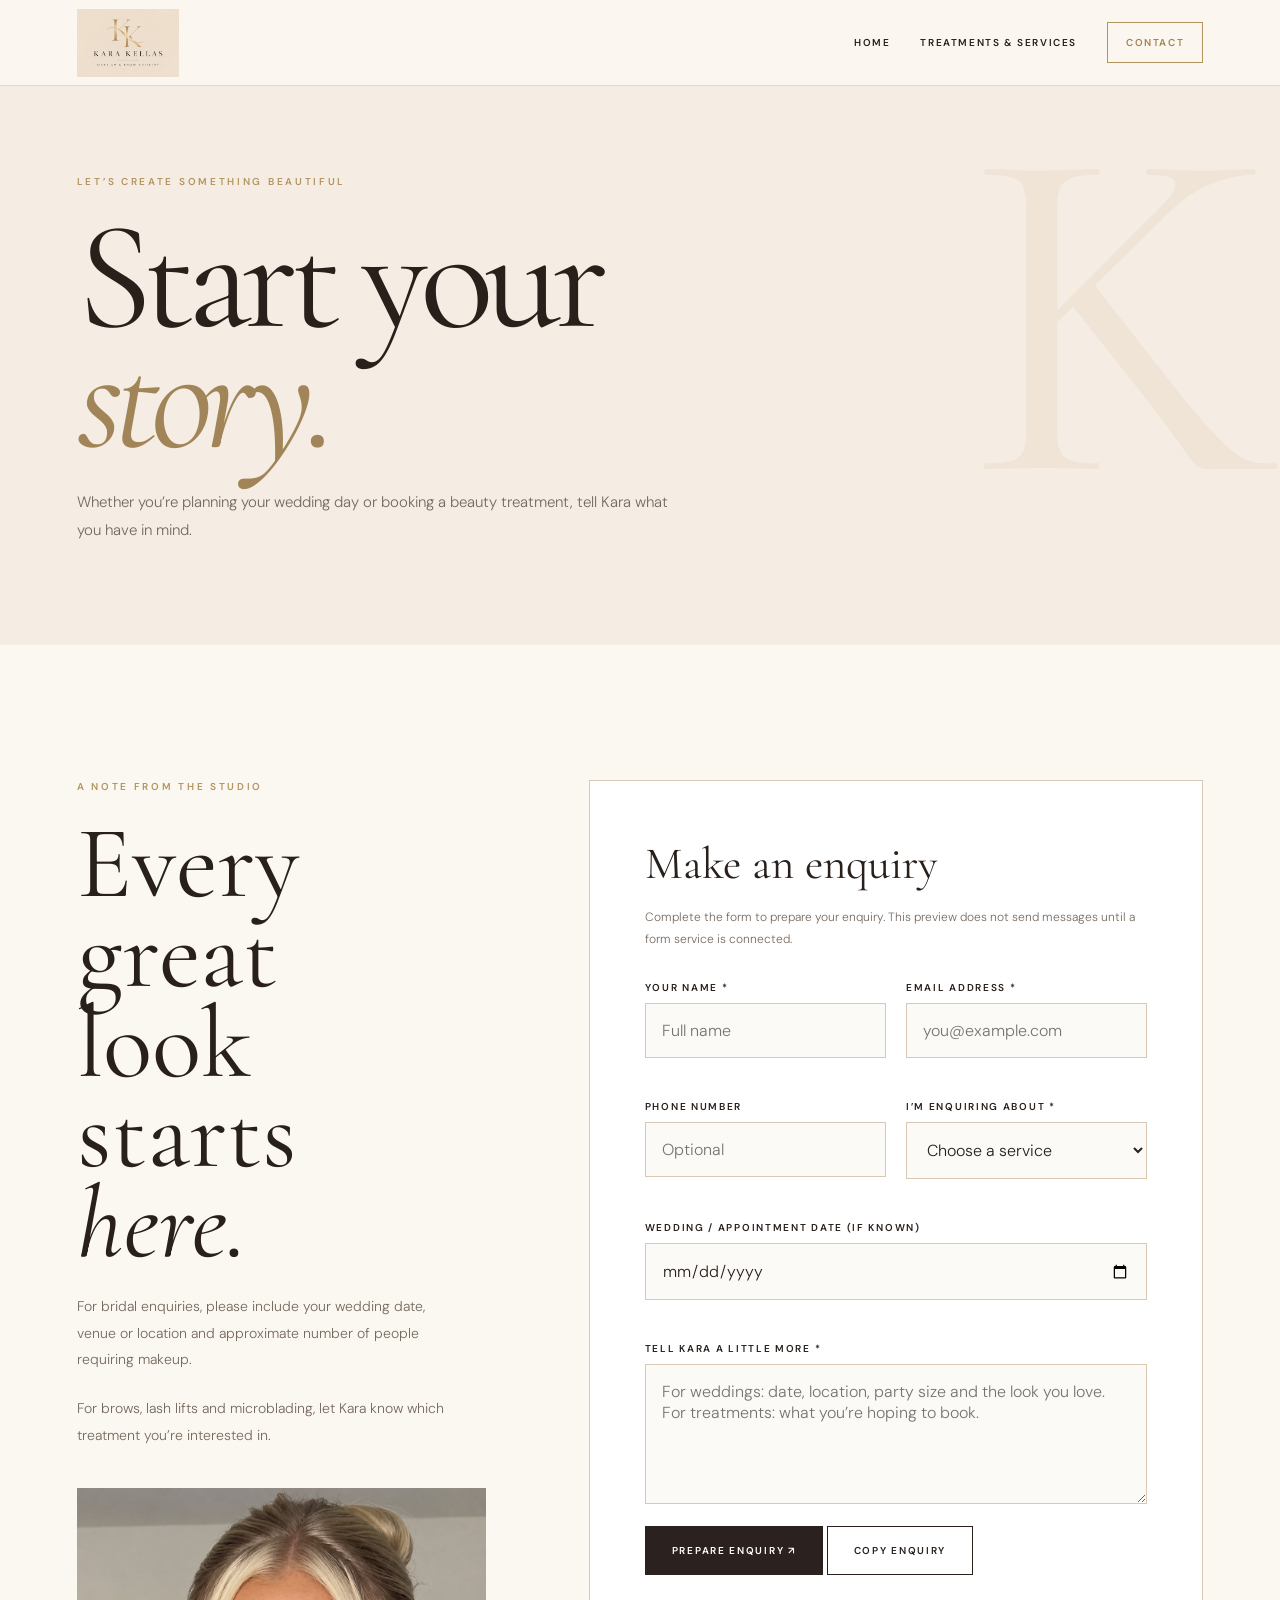
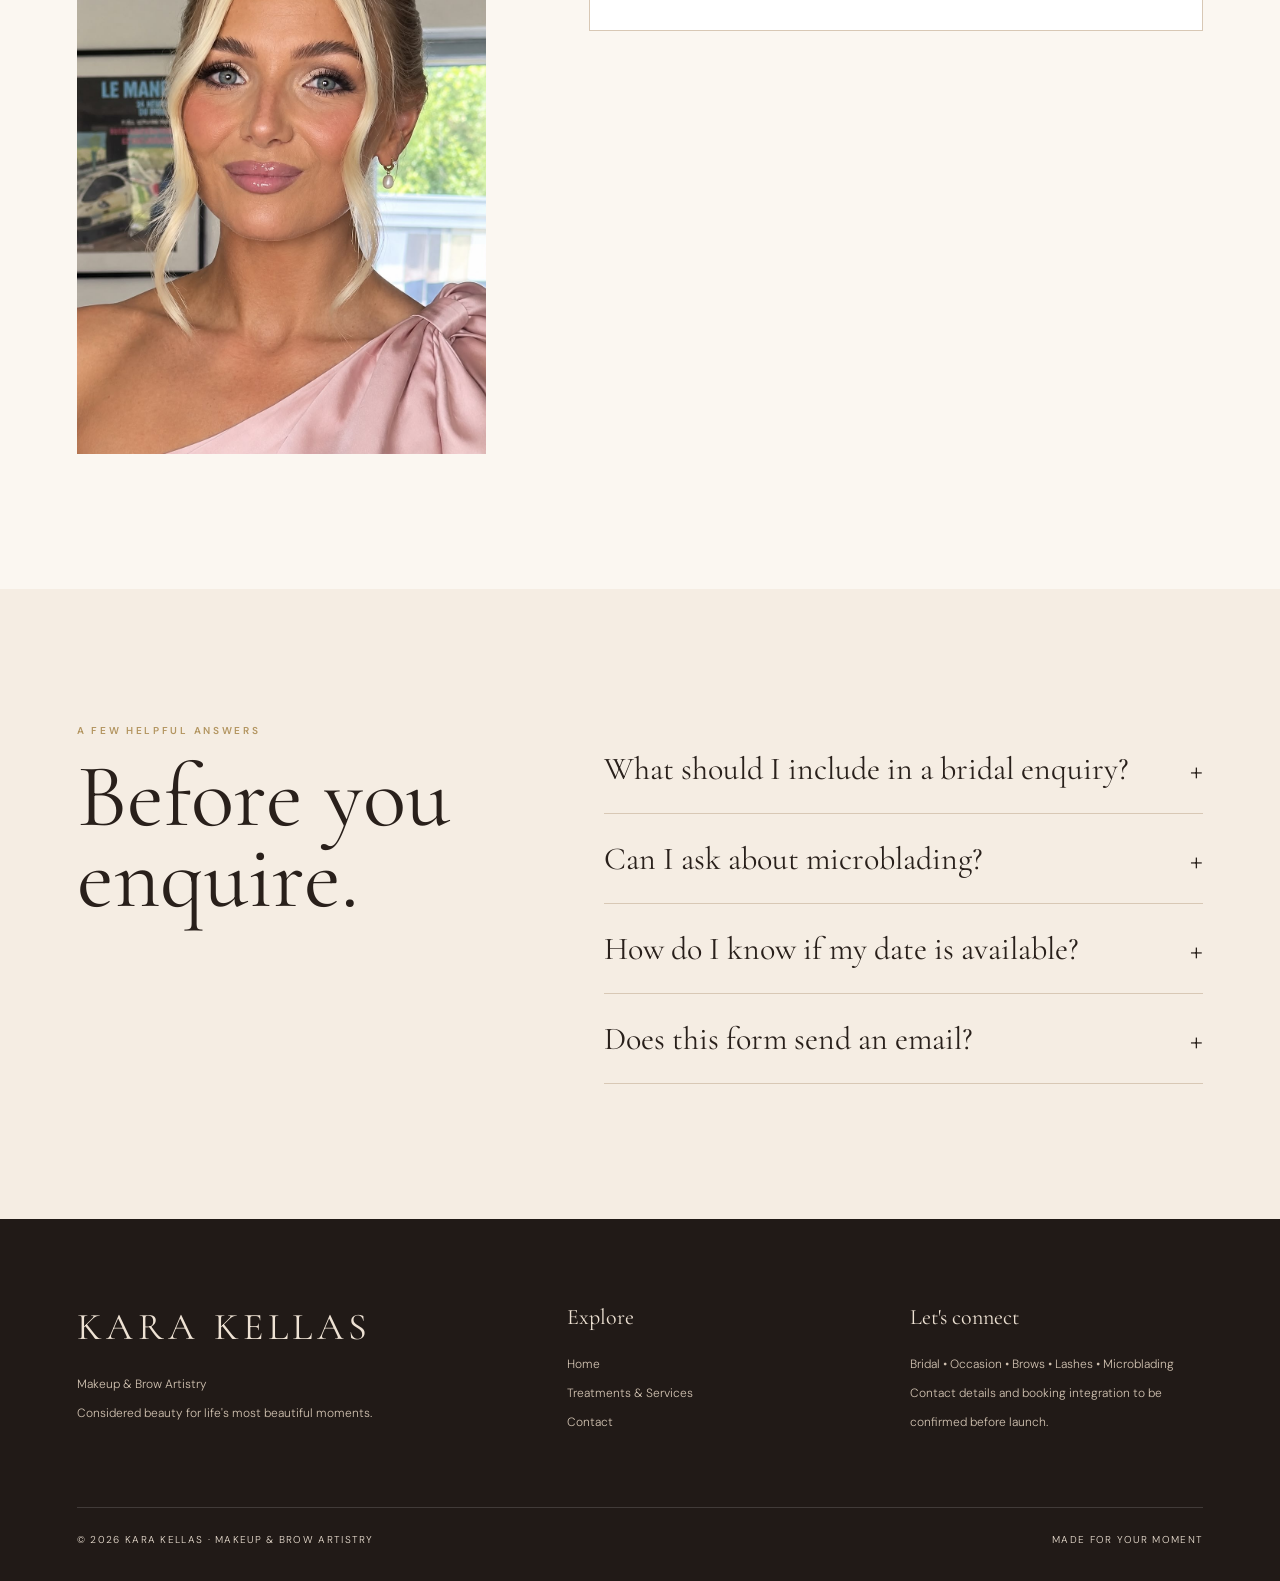
==== contact.html @ be5a33a1 "Add files via upload" ====
<!DOCTYPE html>

<html lang="en-GB"><head><meta charset="utf-8"/><meta content="width=device-width,initial-scale=1" name="viewport"/><meta content="#f5ede3" name="theme-color"/><meta content="Kara Kellas — bridal makeup, occasion makeup, microblading, brows and lash lifts." name="description"/><title>Contact &amp; Enquiries | Kara Kellas</title><link href="styles.css" rel="stylesheet"/></head><body><header class="nav"><a aria-label="Kara Kellas home" class="brand" href="index.html"><img alt="Kara Kellas — Makeup &amp; Brow Artistry" class="header-logo" src="assets/kara-header-logo.jpg"/></a><button aria-controls="nav-links" aria-expanded="false" class="mobile-toggle">MENU ☰</button><nav aria-label="Main navigation" class="nav-links" id="nav-links"><a href="index.html">Home</a><a href="services.html">Treatments &amp; Services</a><a class="nav-button active" href="contact.html">Contact</a></nav></header><main><section class="page-hero"><div class="container"><div class="eyebrow gold">Let’s create something beautiful</div><h1>Start your<br/><em>story.</em></h1><p>Whether you’re planning your wedding day or booking a beauty treatment, tell Kara what you have in mind.</p></div></section><section class="section"><div class="container contact-layout"><div class="contact-intro reveal"><div class="eyebrow gold">A note from the studio</div><h2>Every great<br/>look starts<br/><em>here.</em></h2><p>For bridal enquiries, please include your wedding date, venue or location and approximate number of people requiring makeup.</p><p style="margin-top:22px">For brows, lash lifts and microblading, let Kara know which treatment you’re interested in.</p><div style="margin-top:40px"><img alt="Bridal makeup look" class="" loading="lazy" src="assets/bridal-blonde.jpg"/></div></div><div class="form-card reveal"><h3>Make an enquiry</h3><p class="hint">Complete the form to prepare your enquiry. This preview does not send messages until a form service is connected.</p><form id="contact-form"><div class="form-grid"><div class="field"><label for="name">Your name *</label><input autocomplete="name" id="name" maxlength="120" name="name" placeholder="Full name" required=""/></div><div class="field"><label for="email">Email address *</label><input autocomplete="email" id="email" maxlength="180" name="email" placeholder="you@example.com" required="" type="email"/></div><div class="field"><label for="phone">Phone number</label><input autocomplete="tel" id="phone" name="phone" placeholder="Optional"/></div><div class="field"><label for="service">I’m enquiring about *</label><select id="service" name="service" required=""><option value="">Choose a service</option><option>Wedding makeup</option><option>Occasion makeup</option><option>Brows</option><option>Lash lift</option><option>Microblading</option><option>Other</option></select></div><div class="field full"><label for="date">Wedding / appointment date (if known)</label><input id="date" name="date" type="date"/></div><div class="field full"><label for="message">Tell Kara a little more *</label><textarea id="message" maxlength="4000" name="message" placeholder="For weddings: date, location, party size and the look you love. For treatments: what you’re hoping to book." required=""></textarea></div></div><button class="button" type="submit">Prepare enquiry ↗</button> <button class="button outline" hidden="" id="copy-enquiry" type="button">Copy enquiry</button><p aria-live="polite" class="form-status" hidden="" id="form-status" role="status"></p></form></div></div></section><section class="section cream"><div class="container faq"><div class="reveal"><div class="eyebrow gold">A few helpful answers</div><h2>Before you<br/>enquire.</h2></div><div class="reveal"><details><summary>What should I include in a bridal enquiry?</summary><p>Your wedding date, venue or getting-ready location, the number of people needing makeup and any inspiration you’d like to share.</p></details><details><summary>Can I ask about microblading?</summary><p>Yes. Ask Kara about consultation, suitability, treatment details, aftercare and current prices.</p></details><details><summary>How do I know if my date is available?</summary><p>Availability must be confirmed directly by Kara. The website preview does not currently check her calendar.</p></details><details><summary>Does this form send an email?</summary><p>Not yet. It prepares your enquiry and lets you copy the details. An email address and form service must be connected before launch.</p></details></div></div></section></main><footer class="site-footer"><div class="container"><div class="footer-grid"><div><h3 style="font-size:38px;letter-spacing:.12em">KARA KELLAS</h3><p>Makeup &amp; Brow Artistry</p><p>Considered beauty for life's most beautiful moments.</p></div><div><h3>Explore</h3><a href="index.html">Home</a><a href="services.html">Treatments &amp; Services</a><a href="contact.html">Contact</a></div><div><h3>Let's connect</h3><p>Bridal • Occasion • Brows • Lashes • Microblading</p><p>Contact details and booking integration to be confirmed before launch.</p></div></div><div class="footer-bottom"><span>© <span id="year">2026</span> KARA KELLAS · MAKEUP &amp; BROW ARTISTRY</span><span>MADE FOR YOUR MOMENT</span></div></div></footer><script defer="" src="script.js"></script></body></html>
---- styles.css ----
@import url('https://fonts.googleapis.com/css2?family=Cormorant+Garamond:ital,wght@0,400;0,500;0,600;1,400;1,500&family=DM+Sans:wght@300;400;500;600;700&display=swap');
:root{--cream:#f5ede3;--paper:#fbf7f1;--sand:#e8d8c5;--gold:#b39560;--gold2:#d9bc83;--ink:#29201b;--espresso:#2b221f;--muted:#75695e;--line:#d8c8b5;--serif:'Cormorant Garamond',Georgia,serif;--sans:'DM Sans',Arial,sans-serif}*{box-sizing:border-box}html{scroll-behavior:smooth;scroll-padding-top:95px}body{margin:0;background:var(--paper);color:var(--ink);font-family:var(--sans);font-weight:300;overflow-x:hidden}img{display:block;width:100%;height:100%;object-fit:cover}a{color:inherit;text-decoration:none}button,input,textarea,select{font:inherit}button{cursor:pointer}h1,h2,h3,p,figure{margin:0}h1,h2,h3{font-family:var(--serif);font-weight:400}p{line-height:1.9}.eyebrow{font-size:10px;letter-spacing:.27em;text-transform:uppercase;font-weight:600}.gold{color:var(--gold)}.container{width:min(1360px,88%);margin-inline:auto}.nav{height:86px;position:fixed;z-index:99;top:0;left:0;right:0;display:flex;align-items:center;justify-content:space-between;padding:0 6%;background:rgba(251,247,241,.94);backdrop-filter:blur(20px);border-bottom:1px solid rgba(179,149,96,.3);transition:height .3s,box-shadow .3s}.nav.scrolled{height:72px;box-shadow:0 10px 30px #291d1414}.brand{display:flex;align-items:center;gap:12px}.brand-mark{font:italic 44px var(--serif);line-height:1;color:#a3844e;letter-spacing:-.13em;padding-right:7px}.brand-name{font:500 22px var(--serif);letter-spacing:.15em}.brand-sub{font-size:8px;letter-spacing:.18em;text-transform:uppercase;margin-top:2px}.nav-links{display:flex;align-items:center;gap:30px}.nav-links a{font-size:10px;letter-spacing:.16em;text-transform:uppercase;font-weight:600}.nav-links a.active{color:#a3844e}.nav-links .nav-button{padding:13px 18px;border:1px solid var(--gold)}.mobile-toggle{display:none;background:transparent;border:1px solid var(--line);padding:10px 14px}.button{display:inline-flex;align-items:center;justify-content:center;gap:24px;background:var(--espresso);color:#fff;padding:17px 26px;font-size:10px;font-weight:600;letter-spacing:.17em;text-transform:uppercase;border:1px solid var(--espresso);transition:.3s}.button:hover{background:var(--gold);border-color:var(--gold);color:#201810}.button.light{background:var(--paper);color:var(--ink);border-color:var(--paper)}.button.outline{background:transparent;color:inherit;border-color:currentColor}.button.outline:hover{background:var(--espresso);color:white}.textlink{display:inline-flex;gap:18px;align-items:center;padding:13px 0;border-bottom:1px solid var(--gold);font-size:10px;text-transform:uppercase;letter-spacing:.18em;font-weight:600}.textlink:hover{gap:26px}.hero{min-height:100svh;display:grid;grid-template-columns:53% 47%;padding-top:86px;background:var(--cream)}.hero-copy{padding:10vh 6vw 9vh 11%;display:flex;flex-direction:column;justify-content:center;position:relative}.hero-copy:before{content:'K';font:400 420px var(--serif);position:absolute;top:0;left:-70px;color:#e5d4c0;opacity:.3;pointer-events:none}.hero-copy>*{position:relative}.hero h1{font-size:clamp(85px,10vw,170px);line-height:.79;letter-spacing:-.055em;margin:32px 0}.hero h1 em{font-weight:400;color:#9b7b49}.hero p{max-width:470px;font-size:15px;color:var(--muted);margin-bottom:35px}.hero-actions{display:flex;gap:16px;flex-wrap:wrap}.hero-image{position:relative;overflow:hidden}.hero-image img{object-position:center 27%;animation:heroZoom 2.2s ease both}.hero-image:after{content:'';position:absolute;inset:0;background:linear-gradient(0deg,#27170e55,transparent 50%)}.hero-stamp{position:absolute;bottom:42px;left:42px;z-index:1;color:white;font-size:10px;letter-spacing:.2em;text-transform:uppercase}.vertical-label{position:absolute;top:45%;right:20px;writing-mode:vertical-rl;z-index:1;color:white;letter-spacing:.22em;font-size:10px;text-transform:uppercase}.ticker{overflow:hidden;border-block:1px solid var(--line);padding:20px 0;white-space:nowrap;background:var(--paper)}.ticker-track{display:flex;gap:45px;width:max-content;animation:ticker 35s linear infinite;font:italic 31px var(--serif);color:#a68b61}.ticker-track span{padding-right:45px}.section{padding:135px 0}.section.cream{background:var(--cream)}.section.dark{background:var(--espresso);color:var(--paper)}.section-head{display:flex;align-items:end;justify-content:space-between;gap:45px;margin-bottom:55px}.section-head h2,.bigtitle{font-size:clamp(65px,8vw,130px);line-height:.88;letter-spacing:-.035em;margin-top:20px}.section-head p{max-width:390px;color:var(--muted);font-size:14px}.dark .section-head p{color:#d0c1b1}.split{display:grid;grid-template-columns:1.05fr .95fr;gap:9vw;align-items:center}.split.reverse{grid-template-columns:.95fr 1.05fr}.split-image{position:relative;height:680px}.split-image img{object-position:center 35%}.split-image.arch img{border-radius:400px 400px 0 0}.split-image .image-frame{position:absolute;inset:25px -20px -25px 20px;border:1px solid var(--gold);pointer-events:none}.split-content h2{font-size:clamp(72px,8vw,125px);line-height:.85;letter-spacing:-.04em;margin:22px 0 35px}.split-content p{max-width:510px;color:var(--muted);font-size:15px;margin-bottom:30px}.dark .split-content p{color:#d1c4b8}.cards{display:grid;grid-template-columns:repeat(3,1fr);gap:18px}.photo-card{height:560px;position:relative;overflow:hidden;color:white;background:#63564b}.photo-card img{transition:transform 1s}.photo-card:hover img{transform:scale(1.07)}.photo-card:after{content:'';position:absolute;inset:0;background:linear-gradient(0deg,#211913e8,transparent 75%)}.photo-card-content{position:absolute;bottom:35px;left:32px;right:32px;z-index:1}.photo-card h3{font-size:clamp(43px,4vw,70px);line-height:.9;margin:15px 0}.photo-card p{font-size:13px;margin-bottom:15px}.photo-card .eyebrow{color:#e8c999}.filmstrip{display:flex;overflow-x:auto;gap:18px;scroll-snap-type:x mandatory;padding:0 6% 30px}.filmstrip figure{flex:0 0 min(32vw,480px);scroll-snap-align:start}.filmstrip figure:nth-child(even){padding-top:65px}.filmstrip img{height:530px}.filmstrip figcaption{font-size:10px;text-transform:uppercase;letter-spacing:.17em;margin-top:16px;color:var(--muted)}.filmstrip figure:nth-child(even) img{height:465px}.cinema{height:85svh;min-height:600px;position:relative;display:grid;place-items:center;text-align:center;color:white;overflow:hidden}.cinema>img{position:absolute;inset:0;filter:brightness(.45);object-position:center 34%;transform:scale(1.06)}.cinema-content{position:relative;z-index:1;padding:40px}.cinema h2{font-size:clamp(95px,13vw,210px);line-height:.78;letter-spacing:-.06em;margin:30px 0}.cinema h2 em{color:#f1d5a5}.cinema p{max-width:480px;margin:auto;font-size:14px}.page-hero{padding:175px 0 100px;background:var(--cream);position:relative;overflow:hidden}.page-hero:after{content:'K';position:absolute;right:0;top:25px;font:400 480px var(--serif);color:#e5d4c0;opacity:.35;pointer-events:none}.page-hero .container{position:relative;z-index:1}.page-hero h1{font-size:clamp(92px,12vw,180px);line-height:.78;letter-spacing:-.055em;margin:30px 0}.page-hero h1 em{color:#a18558}.page-hero p{max-width:610px;color:var(--muted);font-size:15px}.fullbleed{height:75svh;min-height:520px;position:relative}.fullbleed img{object-position:center 36%}.fullbleed .caption{position:absolute;bottom:40px;left:6%;color:white;text-shadow:0 1px 8px #0008;font-size:10px;letter-spacing:.2em;text-transform:uppercase}.statrow{display:grid;grid-template-columns:repeat(3,1fr);border-block:1px solid var(--line);padding:35px 0;gap:30px}.statrow div{border-right:1px solid var(--line);padding-right:25px}.statrow div:last-child{border:0}.statrow strong{display:block;font:400 44px var(--serif);margin-bottom:10px}.statrow p{font-size:12px;color:var(--muted)}.pricing{display:grid;grid-template-columns:1fr 1fr;gap:60px}.price-box{background:#fffaf4;border:1px solid var(--line);padding:50px}.price-box.featured{background:var(--espresso);color:white}.price-box h3{font-size:50px;margin:16px 0}.price{font:400 64px var(--serif);color:var(--gold)}.price-box p,.price-box li{font-size:13px;line-height:1.9}.price-box ul{padding-left:18px;margin:25px 0 30px}.price-box li{margin-bottom:10px}.price-note{font-size:12px;color:var(--muted);margin-top:25px}.service-list{border-top:1px solid var(--line)}.service-item{display:grid;grid-template-columns:70px 1fr 1fr 35px;gap:30px;align-items:center;padding:42px 0;border-bottom:1px solid var(--line)}.service-item h3{font-size:clamp(46px,5vw,78px);line-height:.9}.service-item p{font-size:13px;color:var(--muted)}.service-item .number{font-size:12px;color:var(--gold)}.service-item .arrow{font-size:26px}.gallery-grid{display:grid;grid-template-columns:repeat(12,1fr);gap:16px}.gallery-grid figure{grid-column:span 4;position:relative;overflow:hidden}.gallery-grid figure:nth-child(5n+1){grid-column:span 7}.gallery-grid figure:nth-child(5n+2){grid-column:span 5}.gallery-grid img{height:500px;transition:transform .8s}.gallery-grid figure:hover img{transform:scale(1.04)}.gallery-grid figcaption{padding:15px 0;font-size:10px;letter-spacing:.17em;text-transform:uppercase}.faq{display:grid;grid-template-columns:.8fr 1.2fr;gap:10vw}.faq h2{font-size:clamp(65px,7vw,110px);line-height:.9;margin:20px 0}.faq details{padding:25px 0;border-bottom:1px solid var(--line)}.faq summary{font:400 32px var(--serif);cursor:pointer;display:flex;justify-content:space-between;gap:20px;list-style:none}.faq summary:after{content:'+'}.faq details[open] summary:after{content:'−'}.faq details p{font-size:13px;color:var(--muted);margin-top:15px}.contact-layout{display:grid;grid-template-columns:.8fr 1.2fr;gap:8vw;align-items:start}.contact-intro h2{font-size:clamp(70px,8vw,130px);line-height:.88;margin:25px 0}.contact-intro p{color:var(--muted);font-size:14px;max-width:390px}.form-card{background:#fff;border:1px solid var(--line);padding:55px}.form-card h3{font-size:45px;margin-bottom:15px}.form-card .hint{font-size:12px;color:var(--muted);margin-bottom:30px}.form-grid{display:grid;grid-template-columns:1fr 1fr;gap:20px}.field{display:flex;flex-direction:column;gap:9px;margin-bottom:22px}.field.full{grid-column:1/-1}.field label{font-size:10px;letter-spacing:.17em;text-transform:uppercase;font-weight:600}.field input,.field select,.field textarea{border:1px solid var(--line);background:#fcfaf6;padding:16px;color:var(--ink);width:100%;border-radius:0}.field textarea{min-height:140px;resize:vertical}.field input:focus,.field textarea:focus,.field select:focus{outline:2px solid var(--gold);outline-offset:1px}.form-status{font-size:13px;margin-top:20px;line-height:1.7}.form-status[hidden]{display:none}.cta{background:var(--sand);padding:130px 0;text-align:center}.cta h2{font-size:clamp(75px,10vw,150px);line-height:.84;margin:25px auto 35px}.cta p{max-width:520px;margin:0 auto 30px;color:var(--muted);font-size:14px}.site-footer{background:#211a17;color:#eee2d4;padding:85px 0 35px}.footer-grid{display:grid;grid-template-columns:1.5fr 1fr 1fr;gap:50px}.footer-logo{width:245px;height:auto;object-fit:contain;mix-blend-mode:screen;filter:brightness(1.2);margin-bottom:20px}.footer-grid h3{font-size:22px;margin-bottom:20px}.footer-grid p,.footer-grid a{display:block;color:#d2c3b2;font-size:12px;line-height:2.4}.footer-bottom{margin-top:70px;border-top:1px solid #ffffff25;padding-top:25px;font-size:10px;letter-spacing:.13em;display:flex;justify-content:space-between;gap:20px}.logo-showcase{background:var(--cream);padding:75px 0;text-align:center}.logo-showcase img{max-width:610px;width:80%;height:auto;object-fit:contain;margin:auto;mix-blend-mode:multiply}.reveal{opacity:0;transform:translateY(45px);transition:opacity .9s,transform 1s cubic-bezier(.2,.8,.2,1)}.reveal.visible{opacity:1;transform:none}@keyframes heroZoom{from{transform:scale(1.15);filter:blur(4px)}to{transform:scale(1);filter:blur(0)}}@keyframes ticker{to{transform:translateX(-50%)}}@media(max-width:950px){.nav-links{gap:16px}.hero-copy{padding-left:7%}.hero h1{font-size:clamp(70px,11vw,120px)}.cards{gap:12px}.photo-card{height:480px}.split-image{height:540px}.section{padding:95px 0}.filmstrip figure{flex-basis:45vw}}@media(max-width:700px){.nav{height:72px}.brand-name{font-size:18px}.brand-mark{font-size:38px}.mobile-toggle{display:block}.nav-links{display:none;position:absolute;top:72px;left:0;right:0;background:var(--paper);padding:28px 6%;flex-direction:column;align-items:stretch;gap:25px;box-shadow:0 18px 30px #0002}.nav-links.open{display:flex}.hero{grid-template-columns:1fr;padding-top:72px}.hero-copy{padding:100px 7% 70px;min-height:65svh}.hero h1{font-size:clamp(80px,17vw,125px)}.hero-image{height:65svh}.section{padding:75px 0}.section-head{display:block}.section-head p{margin-top:25px}.split,.split.reverse,.pricing,.faq,.contact-layout{grid-template-columns:1fr;gap:45px}.split-image{height:490px}.split-content h2{font-size:78px}.cards{grid-template-columns:1fr}.photo-card{height:520px}.filmstrip figure{flex-basis:75vw}.filmstrip img{height:440px}.filmstrip figure:nth-child(even) img{height:375px}.page-hero{padding:145px 0 70px}.page-hero h1{font-size:clamp(80px,17vw,135px)}.fullbleed{height:60svh;min-height:380px}.service-item{grid-template-columns:35px 1fr 25px;gap:10px;padding:30px 0}.service-item p{grid-column:2;grid-row:2}.service-item .arrow{grid-column:3;grid-row:1}.gallery-grid figure,.gallery-grid figure:nth-child(5n+1),.gallery-grid figure:nth-child(5n+2){grid-column:span 6}.gallery-grid img{height:330px}.statrow{grid-template-columns:1fr}.statrow div{border-right:0;border-bottom:1px solid var(--line);padding-bottom:15px}.footer-grid{grid-template-columns:1fr 1fr}.footer-grid>div:first-child{grid-column:1/-1}.form-card{padding:30px 22px}.form-grid{grid-template-columns:1fr}.footer-bottom{display:block}.cinema{height:65svh;min-height:450px}.cinema h2{font-size:clamp(80px,17vw,130px)}}@media(max-width:430px){.container{width:88%}.hero h1{font-size:76px}.brand-sub{font-size:7px}.brand-name{font-size:16px}.gallery-grid{gap:10px}.gallery-grid img{height:230px}.price-box{padding:30px}.section-head h2{font-size:65px}}@media(prefers-reduced-motion:reduce){*,*:before,*:after{animation:none!important;transition:none!important;scroll-behavior:auto!important}.reveal{opacity:1;transform:none}}
/* Official logo in the navigation, across all five pages */
.brand{display:flex;align-items:center;flex:0 0 auto;max-width:min(310px,38vw);height:100%;overflow:hidden}
.header-logo{display:block;width:auto;height:68px;max-width:100%;object-fit:contain;mix-blend-mode:multiply}
.nav.scrolled .header-logo{height:58px}
@media(max-width:700px){.brand{max-width:205px}.header-logo{height:55px}.nav.scrolled .header-logo{height:51px}}
@media(max-width:430px){.brand{max-width:170px}.header-logo{height:48px}}
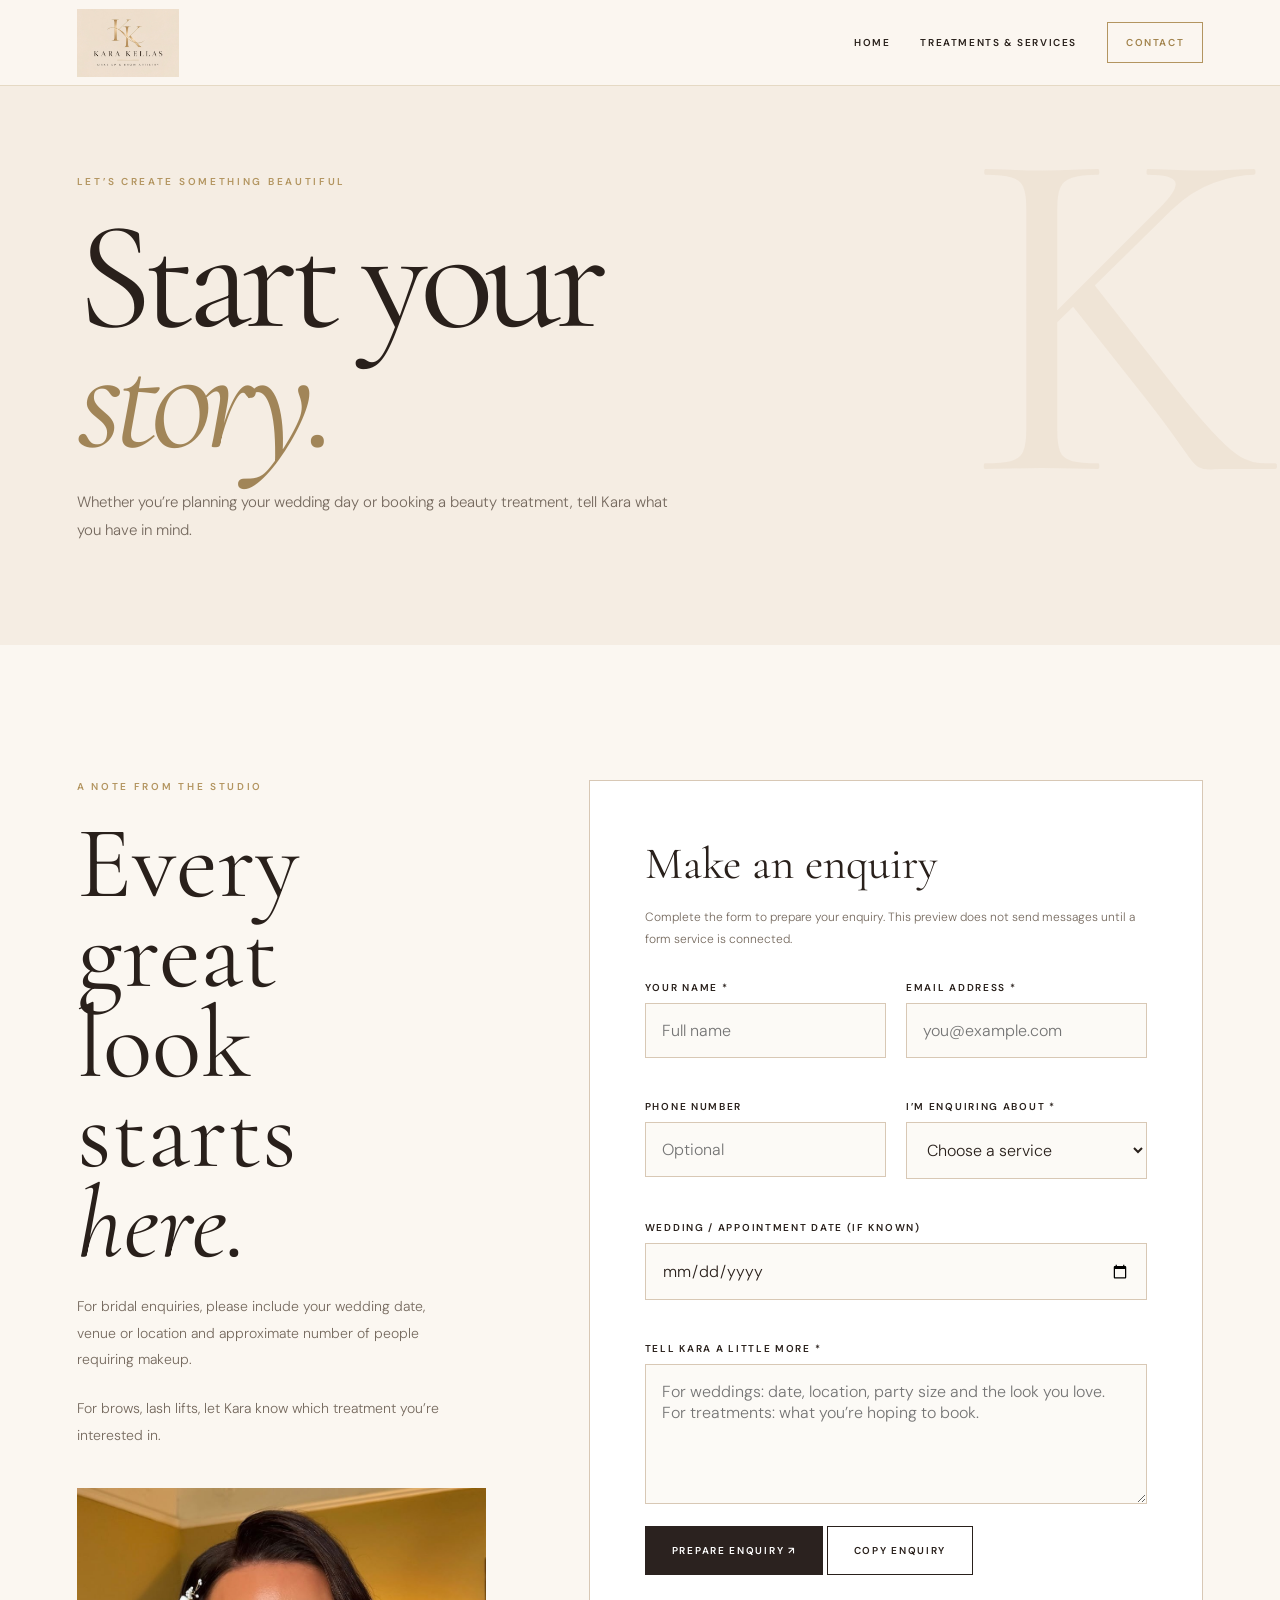
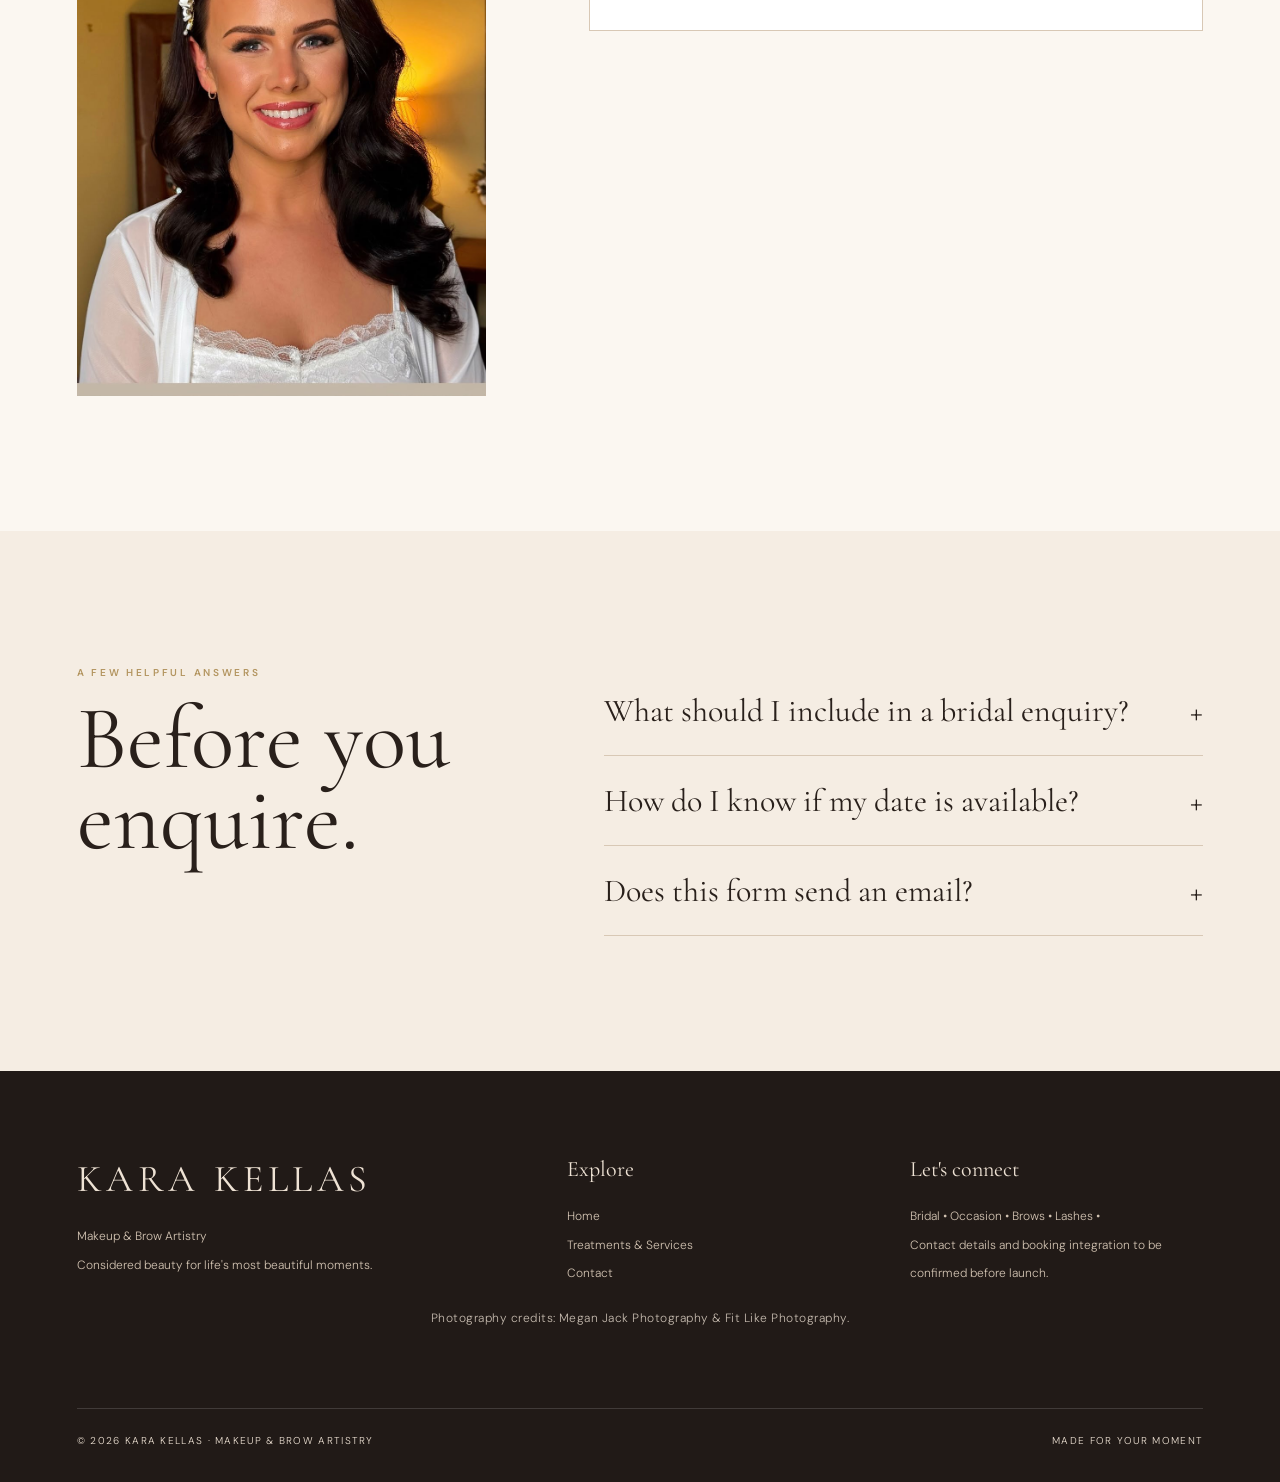
==== commit bfeea9ae: "Refactor code structure for improved readability and maintainability" ====
--- a/contact.html
+++ b/contact.html
@@ -1,3 +1,3 @@
 <!DOCTYPE html>
 
-<html lang="en-GB"><head><meta charset="utf-8"/><meta content="width=device-width,initial-scale=1" name="viewport"/><meta content="#f5ede3" name="theme-color"/><meta content="Kara Kellas — bridal makeup, occasion makeup, microblading, brows and lash lifts." name="description"/><title>Contact &amp; Enquiries | Kara Kellas</title><link href="styles.css" rel="stylesheet"/></head><body><header class="nav"><a aria-label="Kara Kellas home" class="brand" href="index.html"><img alt="Kara Kellas — Makeup &amp; Brow Artistry" class="header-logo" src="assets/kara-header-logo.jpg"/></a><button aria-controls="nav-links" aria-expanded="false" class="mobile-toggle">MENU ☰</button><nav aria-label="Main navigation" class="nav-links" id="nav-links"><a href="index.html">Home</a><a href="services.html">Treatments &amp; Services</a><a class="nav-button active" href="contact.html">Contact</a></nav></header><main><section class="page-hero"><div class="container"><div class="eyebrow gold">Let’s create something beautiful</div><h1>Start your<br/><em>story.</em></h1><p>Whether you’re planning your wedding day or booking a beauty treatment, tell Kara what you have in mind.</p></div></section><section class="section"><div class="container contact-layout"><div class="contact-intro reveal"><div class="eyebrow gold">A note from the studio</div><h2>Every great<br/>look starts<br/><em>here.</em></h2><p>For bridal enquiries, please include your wedding date, venue or location and approximate number of people requiring makeup.</p><p style="margin-top:22px">For brows, lash lifts and microblading, let Kara know which treatment you’re interested in.</p><div style="margin-top:40px"><img alt="Bridal makeup look" class="" loading="lazy" src="assets/bridal-blonde.jpg"/></div></div><div class="form-card reveal"><h3>Make an enquiry</h3><p class="hint">Complete the form to prepare your enquiry. This preview does not send messages until a form service is connected.</p><form id="contact-form"><div class="form-grid"><div class="field"><label for="name">Your name *</label><input autocomplete="name" id="name" maxlength="120" name="name" placeholder="Full name" required=""/></div><div class="field"><label for="email">Email address *</label><input autocomplete="email" id="email" maxlength="180" name="email" placeholder="you@example.com" required="" type="email"/></div><div class="field"><label for="phone">Phone number</label><input autocomplete="tel" id="phone" name="phone" placeholder="Optional"/></div><div class="field"><label for="service">I’m enquiring about *</label><select id="service" name="service" required=""><option value="">Choose a service</option><option>Wedding makeup</option><option>Occasion makeup</option><option>Brows</option><option>Lash lift</option><option>Microblading</option><option>Other</option></select></div><div class="field full"><label for="date">Wedding / appointment date (if known)</label><input id="date" name="date" type="date"/></div><div class="field full"><label for="message">Tell Kara a little more *</label><textarea id="message" maxlength="4000" name="message" placeholder="For weddings: date, location, party size and the look you love. For treatments: what you’re hoping to book." required=""></textarea></div></div><button class="button" type="submit">Prepare enquiry ↗</button> <button class="button outline" hidden="" id="copy-enquiry" type="button">Copy enquiry</button><p aria-live="polite" class="form-status" hidden="" id="form-status" role="status"></p></form></div></div></section><section class="section cream"><div class="container faq"><div class="reveal"><div class="eyebrow gold">A few helpful answers</div><h2>Before you<br/>enquire.</h2></div><div class="reveal"><details><summary>What should I include in a bridal enquiry?</summary><p>Your wedding date, venue or getting-ready location, the number of people needing makeup and any inspiration you’d like to share.</p></details><details><summary>Can I ask about microblading?</summary><p>Yes. Ask Kara about consultation, suitability, treatment details, aftercare and current prices.</p></details><details><summary>How do I know if my date is available?</summary><p>Availability must be confirmed directly by Kara. The website preview does not currently check her calendar.</p></details><details><summary>Does this form send an email?</summary><p>Not yet. It prepares your enquiry and lets you copy the details. An email address and form service must be connected before launch.</p></details></div></div></section></main><footer class="site-footer"><div class="container"><div class="footer-grid"><div><h3 style="font-size:38px;letter-spacing:.12em">KARA KELLAS</h3><p>Makeup &amp; Brow Artistry</p><p>Considered beauty for life's most beautiful moments.</p></div><div><h3>Explore</h3><a href="index.html">Home</a><a href="services.html">Treatments &amp; Services</a><a href="contact.html">Contact</a></div><div><h3>Let's connect</h3><p>Bridal • Occasion • Brows • Lashes • Microblading</p><p>Contact details and booking integration to be confirmed before launch.</p></div></div><div class="footer-bottom"><span>© <span id="year">2026</span> KARA KELLAS · MAKEUP &amp; BROW ARTISTRY</span><span>MADE FOR YOUR MOMENT</span></div></div></footer><script defer="" src="script.js"></script></body></html>+<html lang="en-GB"><head><meta charset="utf-8"/><meta content="width=device-width,initial-scale=1" name="viewport"/><meta content="#f5ede3" name="theme-color"/><meta content="Kara Kellas — bridal makeup, occasion makeup, brows and lash lifts." name="description"/><title>Contact &amp; Enquiries | Kara Kellas</title><link href="styles.css" rel="stylesheet"/></head><body><header class="nav"><a aria-label="Kara Kellas home" class="brand" href="index.html"><img alt="Kara Kellas — Makeup &amp; Brow Artistry" class="header-logo" src="assets/kara-header-logo.jpg"/></a><button aria-controls="nav-links" aria-expanded="false" class="mobile-toggle">MENU ☰</button><nav aria-label="Main navigation" class="nav-links" id="nav-links"><a href="index.html">Home</a><a href="services.html">Treatments &amp; Services</a><a class="nav-button active" href="contact.html">Contact</a></nav></header><main><section class="page-hero"><div class="container"><div class="eyebrow gold">Let’s create something beautiful</div><h1>Start your<br/><em>story.</em></h1><p>Whether you’re planning your wedding day or booking a beauty treatment, tell Kara what you have in mind.</p></div></section><section class="section"><div class="container contact-layout"><div class="contact-intro reveal"><div class="eyebrow gold">A note from the studio</div><h2>Every great<br/>look starts<br/><em>here.</em></h2><p>For bridal enquiries, please include your wedding date, venue or location and approximate number of people requiring makeup.</p><p style="margin-top:22px">For brows, lash lifts, let Kara know which treatment you’re interested in.</p><div style="margin-top:40px"><img alt="Bridal makeup by Kara Kellas" class="" loading="lazy" src="assets/bridal-dark.jpg"/></div></div><div class="form-card reveal"><h3>Make an enquiry</h3><p class="hint">Complete the form to prepare your enquiry. This preview does not send messages until a form service is connected.</p><form id="contact-form"><div class="form-grid"><div class="field"><label for="name">Your name *</label><input autocomplete="name" id="name" maxlength="120" name="name" placeholder="Full name" required=""/></div><div class="field"><label for="email">Email address *</label><input autocomplete="email" id="email" maxlength="180" name="email" placeholder="you@example.com" required="" type="email"/></div><div class="field"><label for="phone">Phone number</label><input autocomplete="tel" id="phone" name="phone" placeholder="Optional"/></div><div class="field"><label for="service">I’m enquiring about *</label><select id="service" name="service" required=""><option value="">Choose a service</option><option>Wedding makeup</option><option>Occasion makeup</option><option>Brows</option><option>Lash lift</option><option>Other</option></select></div><div class="field full"><label for="date">Wedding / appointment date (if known)</label><input id="date" name="date" type="date"/></div><div class="field full"><label for="message">Tell Kara a little more *</label><textarea id="message" maxlength="4000" name="message" placeholder="For weddings: date, location, party size and the look you love. For treatments: what you’re hoping to book." required=""></textarea></div></div><button class="button" type="submit">Prepare enquiry ↗</button> <button class="button outline" hidden="" id="copy-enquiry" type="button">Copy enquiry</button><p aria-live="polite" class="form-status" hidden="" id="form-status" role="status"></p></form></div></div></section><section class="section cream"><div class="container faq"><div class="reveal"><div class="eyebrow gold">A few helpful answers</div><h2>Before you<br/>enquire.</h2></div><div class="reveal"><details><summary>What should I include in a bridal enquiry?</summary><p>Your wedding date, venue or getting-ready location, the number of people needing makeup and any inspiration you’d like to share.</p></details><details><summary>How do I know if my date is available?</summary><p>Availability must be confirmed directly by Kara. The website preview does not currently check her calendar.</p></details><details><summary>Does this form send an email?</summary><p>Not yet. It prepares your enquiry and lets you copy the details. An email address and form service must be connected before launch.</p></details></div></div></section></main><footer class="site-footer"><div class="container"><div class="footer-grid"><div><h3 style="font-size:38px;letter-spacing:.12em">KARA KELLAS</h3><p>Makeup &amp; Brow Artistry</p><p>Considered beauty for life's most beautiful moments.</p></div><div><h3>Explore</h3><a href="index.html">Home</a><a href="services.html">Treatments &amp; Services</a><a href="contact.html">Contact</a></div><div><h3>Let's connect</h3><p>Bridal • Occasion • Brows • Lashes • </p><p>Contact details and booking integration to be confirmed before launch.</p></div></div><div class="photo-credits">Photography credits: Megan Jack Photography &amp; Fit Like Photography.</div><div class="footer-bottom"><span>© <span id="year">2026</span> KARA KELLAS · MAKEUP &amp; BROW ARTISTRY</span><span>MADE FOR YOUR MOMENT</span></div></div></footer><script defer="" src="script.js"></script></body></html>
--- a/styles.css
+++ b/styles.css
@@ -6,3 +6,5 @@
 .nav.scrolled .header-logo{height:58px}
 @media(max-width:700px){.brand{max-width:205px}.header-logo{height:55px}.nav.scrolled .header-logo{height:51px}}
 @media(max-width:430px){.brand{max-width:170px}.header-logo{height:48px}}
+
+.photo-credits{font-size:12px;letter-spacing:.04em;opacity:.8;padding:22px 0 12px;text-align:center}
